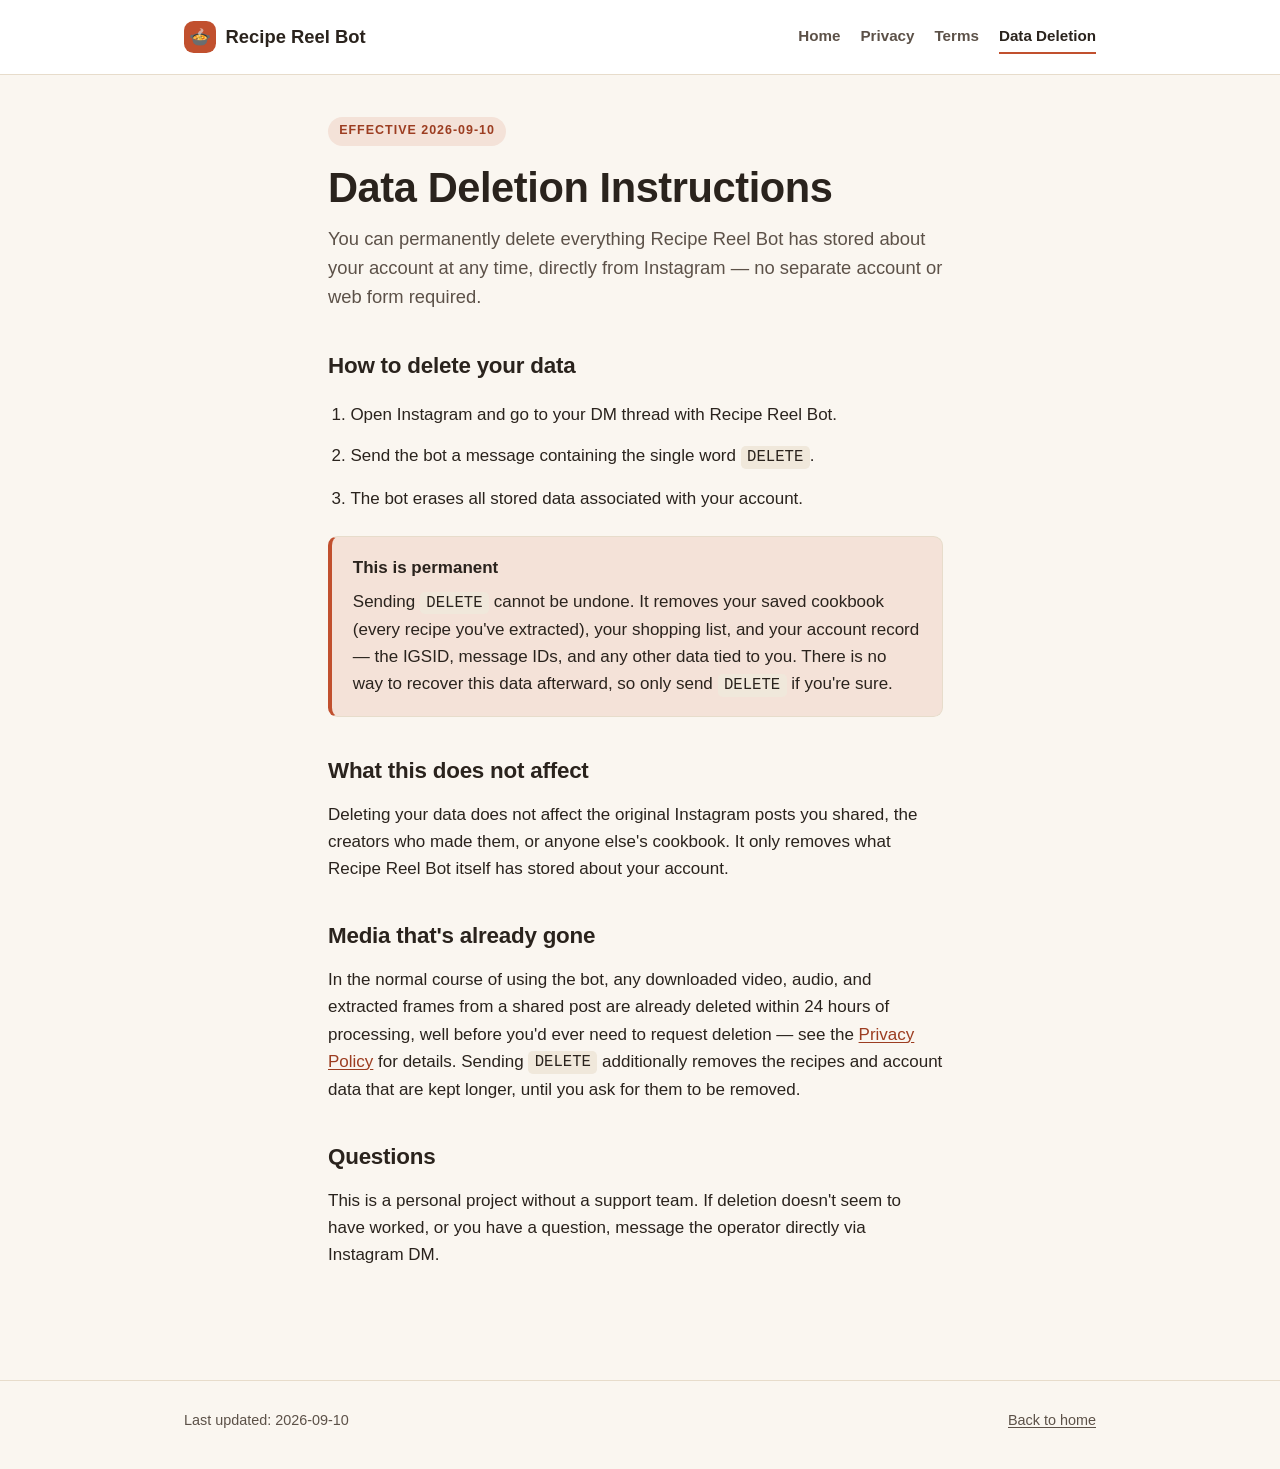
==== data-deletion.html @ 02fbe7c8 "Public site for Recipe Reel Bot Homepage plus the Privacy Policy, Terms, and Data Deletion pages Met" ====
<!--
  This page is a good-faith, plain-language draft written for a personal,
  early-access project. It is NOT legal advice and has not been reviewed by
  a lawyer. It should get a professional legal review before this product is
  monetized or serves other people's data at any scale.
-->
<!DOCTYPE html>
<html lang="en">
<head>
<meta charset="UTF-8">
<meta name="viewport" content="width=device-width, initial-scale=1">
  <link rel="icon" href="icon.png">
<title>Data Deletion — Recipe Reel Bot</title>
<meta name="description" content="How to permanently delete everything Recipe Reel Bot has stored about your account.">
<link rel="stylesheet" href="style.css">
</head>
<body>
<a class="skip-link" href="#main">Skip to content</a>
<header class="site-header">
  <div class="header-inner">
    <a class="brand" href="index.html">
      <span class="brand-mark" aria-hidden="true">🍲</span>
      Recipe Reel Bot
    </a>
    <nav class="site-nav" aria-label="Primary">
      <a href="index.html">Home</a>
      <a href="privacy.html">Privacy</a>
      <a href="terms.html">Terms</a>
      <a href="data-deletion.html" aria-current="page">Data Deletion</a>
    </nav>
  </div>
</header>

<main id="main" class="prose">
  <span class="eyebrow">Effective 2026-09-10</span>
  <h1>Data Deletion Instructions</h1>
  <p class="lede">
    You can permanently delete everything Recipe Reel Bot has stored about
    your account at any time, directly from Instagram — no separate account
    or web form required.
  </p>

  <h2>How to delete your data</h2>
  <ol class="steps-list">
    <li>Open Instagram and go to your DM thread with Recipe Reel Bot.</li>
    <li>Send the bot a message containing the single word <code>DELETE</code>.</li>
    <li>The bot erases all stored data associated with your account.</li>
  </ol>

  <div class="callout">
    <span class="callout-title">This is permanent</span>
    <p>
      Sending <code>DELETE</code> cannot be undone. It removes your saved
      cookbook (every recipe you've extracted), your shopping list, and your
      account record — the IGSID, message IDs, and any other data tied to
      you. There is no way to recover this data afterward, so only send
      <code>DELETE</code> if you're sure.
    </p>
  </div>

  <h2>What this does not affect</h2>
  <p>
    Deleting your data does not affect the original Instagram posts you
    shared, the creators who made them, or anyone else's cookbook. It only
    removes what Recipe Reel Bot itself has stored about your account.
  </p>

  <h2>Media that's already gone</h2>
  <p>
    In the normal course of using the bot, any downloaded video, audio, and
    extracted frames from a shared post are already deleted within 24 hours
    of processing, well before you'd ever need to request deletion — see the
    <a href="privacy.html">Privacy Policy</a> for details. Sending
    <code>DELETE</code> additionally removes the recipes and account data
    that are kept longer, until you ask for them to be removed.
  </p>

  <h2>Questions</h2>
  <p>
    This is a personal project without a support team. If deletion doesn't
    seem to have worked, or you have a question, message the operator
    directly via Instagram DM.
  </p>
</main>

<footer class="site-footer">
  <div class="footer-inner">
    <span>Last updated: 2026-09-10</span>
    <a href="index.html">Back to home</a>
  </div>
</footer>
</body>
</html>
---- style.css ----
/* Recipe Reel Bot -- shared stylesheet.
   System font stack only: no external font requests, works fully offline. */

:root {
  --bg: #faf6f0;
  --bg-elevated: #ffffff;
  --text: #2a231d;
  --text-muted: #5c5148;
  --accent: #c1502e;
  --accent-strong: #9c3d21;
  --accent-tint: #f4e2d8;
  --border: #e7dccb;
  --explicit: #2f6b4f;
  --visible: #a6720c;
  --inferred: #8a5a3f;
  --code-bg: #f0e8db;
  --shadow: 0 1px 3px rgba(60, 40, 20, 0.08), 0 8px 24px rgba(60, 40, 20, 0.06);
}

@media (prefers-color-scheme: dark) {
  :root {
    --bg: #1c1712;
    --bg-elevated: #262019;
    --text: #f1e9dd;
    --text-muted: #c2b6a5;
    --accent: #e8814f;
    --accent-strong: #f4a06e;
    --accent-tint: #3a2a1f;
    --border: #3c3126;
    --explicit: #6fbf95;
    --visible: #e0b148;
    --inferred: #d69b74;
    --code-bg: #2c241b;
    --shadow: 0 1px 3px rgba(0, 0, 0, 0.35), 0 8px 24px rgba(0, 0, 0, 0.3);
  }
}

* {
  box-sizing: border-box;
}

html {
  -webkit-text-size-adjust: 100%;
}

body {
  margin: 0;
  background: var(--bg);
  color: var(--text);
  font-family: -apple-system, BlinkMacSystemFont, "Segoe UI", Roboto, Helvetica,
    Arial, sans-serif, "Apple Color Emoji", "Segoe UI Emoji";
  font-size: 17px;
  line-height: 1.6;
  overflow-x: hidden;
}

a {
  color: var(--accent-strong);
  text-decoration-thickness: 1px;
  text-underline-offset: 2px;
}

a:hover,
a:focus {
  color: var(--accent);
}

.skip-link {
  position: absolute;
  left: -999px;
  top: auto;
}

.skip-link:focus {
  left: 1rem;
  top: 1rem;
  z-index: 100;
  background: var(--bg-elevated);
  padding: 0.5rem 1rem;
  border-radius: 0.5rem;
  box-shadow: var(--shadow);
}

header.site-header {
  border-bottom: 1px solid var(--border);
  background: var(--bg-elevated);
}

.header-inner {
  max-width: 60rem;
  margin: 0 auto;
  padding: 1.25rem 1.5rem;
  display: flex;
  flex-wrap: wrap;
  align-items: center;
  justify-content: space-between;
  gap: 0.75rem 1.5rem;
}

.brand {
  display: inline-flex;
  align-items: center;
  gap: 0.6rem;
  font-weight: 700;
  font-size: 1.15rem;
  color: var(--text);
  text-decoration: none;
}

.brand:hover,
.brand:focus {
  color: var(--accent);
}

.brand-mark {
  display: inline-flex;
  align-items: center;
  justify-content: center;
  width: 2rem;
  height: 2rem;
  border-radius: 0.6rem;
  background: var(--accent);
  color: #fff;
  font-size: 1.1rem;
  flex-shrink: 0;
}

nav.site-nav {
  display: flex;
  flex-wrap: wrap;
  gap: 0.4rem 1.25rem;
}

nav.site-nav a {
  color: var(--text-muted);
  text-decoration: none;
  font-size: 0.95rem;
  font-weight: 600;
  padding: 0.25rem 0;
  border-bottom: 2px solid transparent;
}

nav.site-nav a:hover,
nav.site-nav a:focus,
nav.site-nav a[aria-current="page"] {
  color: var(--text);
  border-bottom-color: var(--accent);
}

main {
  max-width: 60rem;
  margin: 0 auto;
  padding: 2.5rem 1.5rem 4rem;
}

main.prose {
  max-width: 42rem;
}

main.prose p,
main.prose li {
  max-width: 65ch;
}

h1 {
  font-size: clamp(1.9rem, 4vw, 2.6rem);
  line-height: 1.15;
  margin: 0 0 0.75rem;
  letter-spacing: -0.01em;
}

h2 {
  font-size: 1.4rem;
  margin: 2.25rem 0 0.75rem;
  letter-spacing: -0.01em;
}

h3 {
  font-size: 1.1rem;
  margin: 1.5rem 0 0.5rem;
}

p {
  margin: 0 0 1rem;
  max-width: 65ch;
}

ul,
ol {
  padding-left: 1.4rem;
  max-width: 65ch;
}

li {
  margin-bottom: 0.4rem;
}

.lede {
  font-size: 1.15rem;
  color: var(--text-muted);
  max-width: 60ch;
}

.eyebrow {
  display: inline-block;
  text-transform: uppercase;
  letter-spacing: 0.08em;
  font-size: 0.78rem;
  font-weight: 700;
  color: var(--accent-strong);
  background: var(--accent-tint);
  padding: 0.3rem 0.7rem;
  border-radius: 999px;
  margin-bottom: 1.1rem;
}

.hero {
  padding-bottom: 1rem;
  border-bottom: 1px solid var(--border);
  margin-bottom: 2.5rem;
}

.hero-actions {
  display: flex;
  flex-wrap: wrap;
  gap: 0.75rem;
  margin-top: 1.5rem;
}

.button {
  display: inline-block;
  padding: 0.7rem 1.3rem;
  border-radius: 0.6rem;
  font-weight: 700;
  text-decoration: none;
  font-size: 0.98rem;
}

.button-primary {
  background: var(--accent);
  color: #fff;
}

.button-primary:hover,
.button-primary:focus {
  background: var(--accent-strong);
  color: #fff;
}

.button-secondary {
  background: transparent;
  color: var(--text);
  border: 1px solid var(--border);
}

.button-secondary:hover,
.button-secondary:focus {
  border-color: var(--accent);
  color: var(--accent-strong);
}

.card-grid {
  display: grid;
  grid-template-columns: repeat(auto-fit, minmax(15rem, 1fr));
  gap: 1.25rem;
  margin: 1.5rem 0 2.5rem;
}

.card {
  background: var(--bg-elevated);
  border: 1px solid var(--border);
  border-radius: 0.9rem;
  padding: 1.4rem;
  box-shadow: var(--shadow);
}

.card h3 {
  margin-top: 0;
}

.card p {
  color: var(--text-muted);
  margin-bottom: 0;
  font-size: 0.97rem;
}

.tag-row {
  display: flex;
  flex-wrap: wrap;
  gap: 0.6rem;
  margin: 1.25rem 0 2rem;
}

.tag {
  display: inline-flex;
  align-items: center;
  gap: 0.4rem;
  font-size: 0.85rem;
  font-weight: 700;
  padding: 0.35rem 0.75rem;
  border-radius: 999px;
  border: 1px solid var(--border);
  background: var(--bg-elevated);
}

.dot {
  width: 0.55rem;
  height: 0.55rem;
  border-radius: 50%;
  flex-shrink: 0;
}

.dot-explicit {
  background: var(--explicit);
}

.dot-visible {
  background: var(--visible);
}

.dot-inferred {
  background: var(--inferred);
}

.callout {
  background: var(--accent-tint);
  border: 1px solid var(--border);
  border-left: 4px solid var(--accent);
  border-radius: 0.6rem;
  padding: 1.1rem 1.3rem;
  margin: 1.5rem 0;
  max-width: 65ch;
}

.callout p:last-child {
  margin-bottom: 0;
}

.callout-title {
  font-weight: 700;
  margin-bottom: 0.4rem;
  display: block;
}

table {
  border-collapse: collapse;
  width: 100%;
  margin: 1.25rem 0 2rem;
  font-size: 0.95rem;
}

th,
td {
  text-align: left;
  padding: 0.6rem 0.8rem;
  border-bottom: 1px solid var(--border);
  vertical-align: top;
}

th {
  color: var(--text-muted);
  font-size: 0.82rem;
  text-transform: uppercase;
  letter-spacing: 0.04em;
}

code {
  background: var(--code-bg);
  padding: 0.15rem 0.4rem;
  border-radius: 0.3rem;
  font-size: 0.92em;
}

.steps-list li {
  margin-bottom: 0.9rem;
}

footer.site-footer {
  border-top: 1px solid var(--border);
  margin-top: 2rem;
}

.footer-inner {
  max-width: 60rem;
  margin: 0 auto;
  padding: 1.75rem 1.5rem 2.5rem;
  display: flex;
  flex-wrap: wrap;
  justify-content: space-between;
  gap: 0.5rem 1.5rem;
  color: var(--text-muted);
  font-size: 0.9rem;
}

.footer-inner a {
  color: var(--text-muted);
}

.footer-inner a:hover,
.footer-inner a:focus {
  color: var(--accent);
}

@media (max-width: 30rem) {
  .header-inner {
    padding: 1rem;
  }

  main {
    padding: 2rem 1.1rem 3rem;
  }

  .footer-inner {
    padding: 1.5rem 1.1rem 2rem;
  }
}
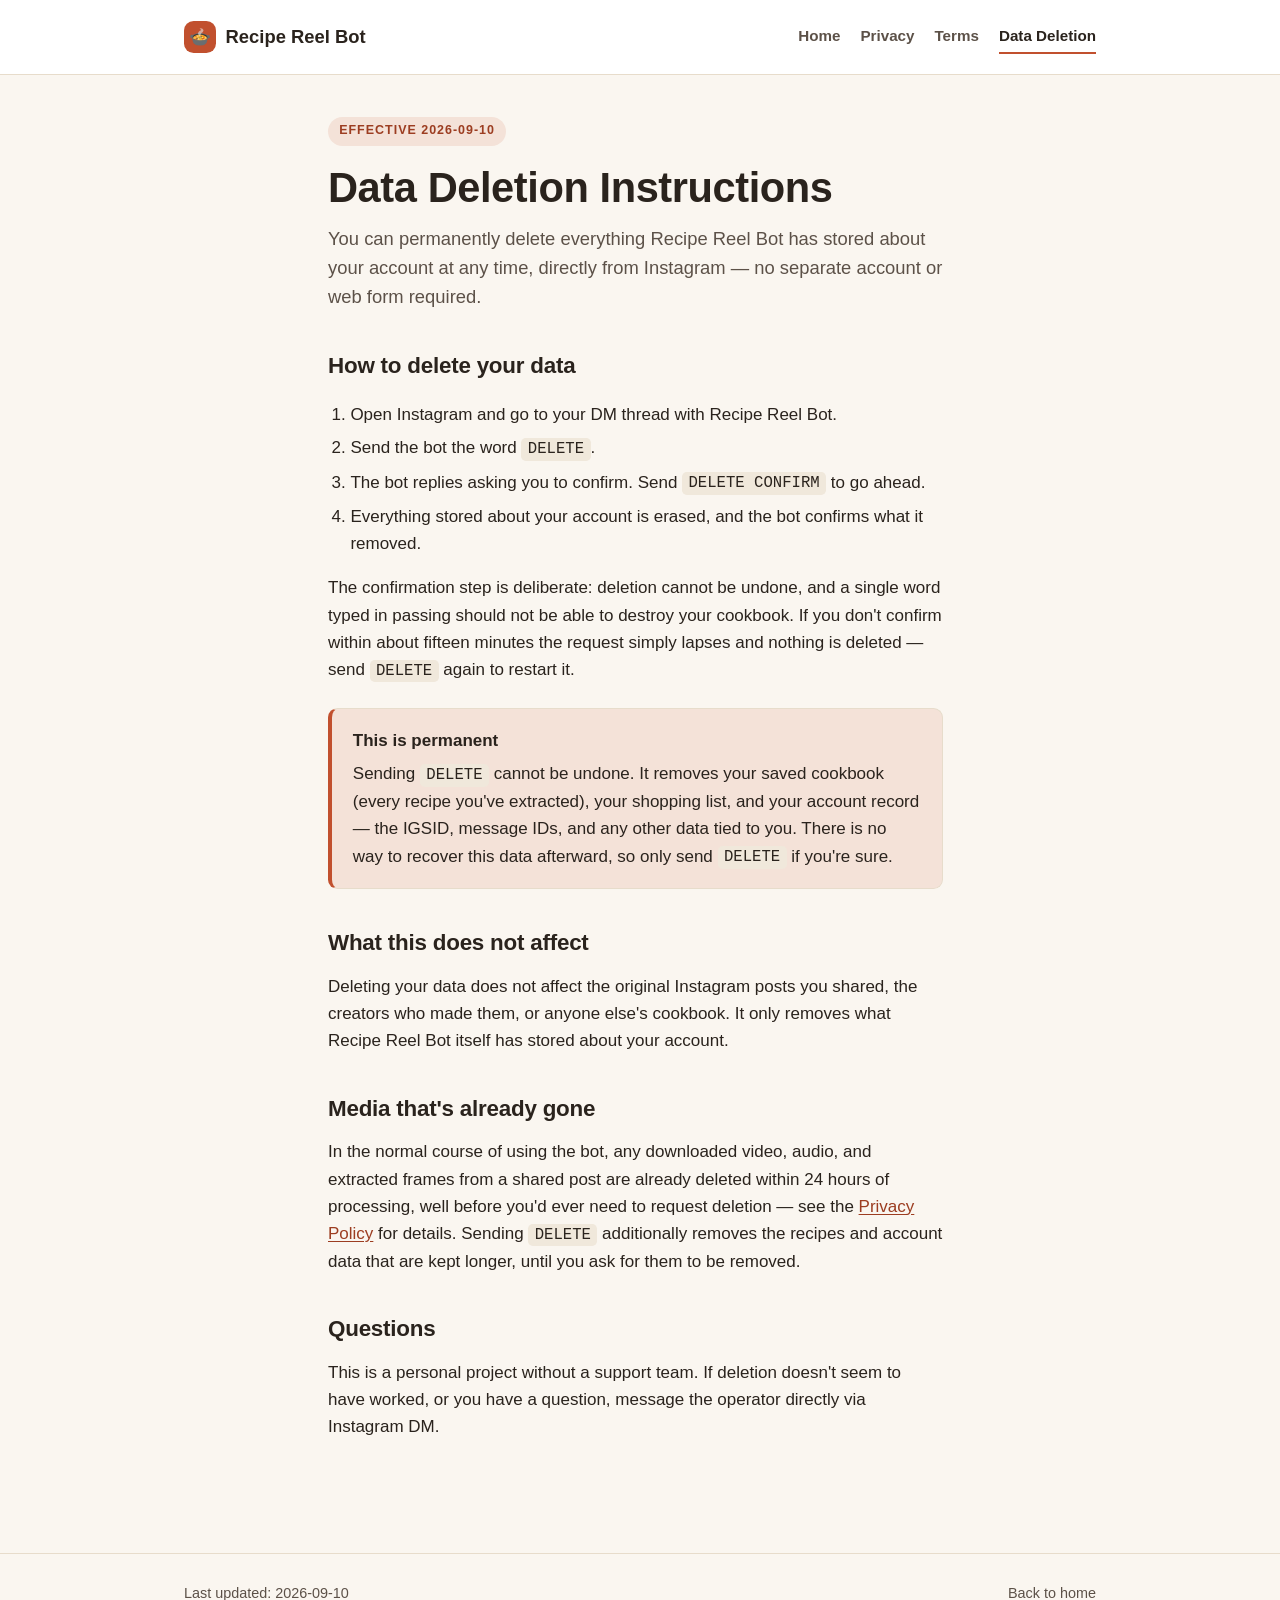
==== commit 8596eaf8: "Correct deletion steps and provider disclosure to match the implementation The deletion page describ" ====
--- a/data-deletion.html
+++ b/data-deletion.html
@@ -41,11 +41,21 @@
   </p>
 
   <h2>How to delete your data</h2>
-  <ol class="steps-list">
-    <li>Open Instagram and go to your DM thread with Recipe Reel Bot.</li>
-    <li>Send the bot a message containing the single word <code>DELETE</code>.</li>
-    <li>The bot erases all stored data associated with your account.</li>
-  </ol>
+  <ol>
+      <li>Open Instagram and go to your DM thread with Recipe Reel Bot.</li>
+      <li>Send the bot the word <code>DELETE</code>.</li>
+      <li>The bot replies asking you to confirm. Send
+        <code>DELETE CONFIRM</code> to go ahead.</li>
+      <li>Everything stored about your account is erased, and the bot
+        confirms what it removed.</li>
+    </ol>
+    <p>
+      The confirmation step is deliberate: deletion cannot be undone, and a
+      single word typed in passing should not be able to destroy your
+      cookbook. If you don't confirm within about fifteen minutes the
+      request simply lapses and nothing is deleted — send
+      <code>DELETE</code> again to restart it.
+    </p>
 
   <div class="callout">
     <span class="callout-title">This is permanent</span>
